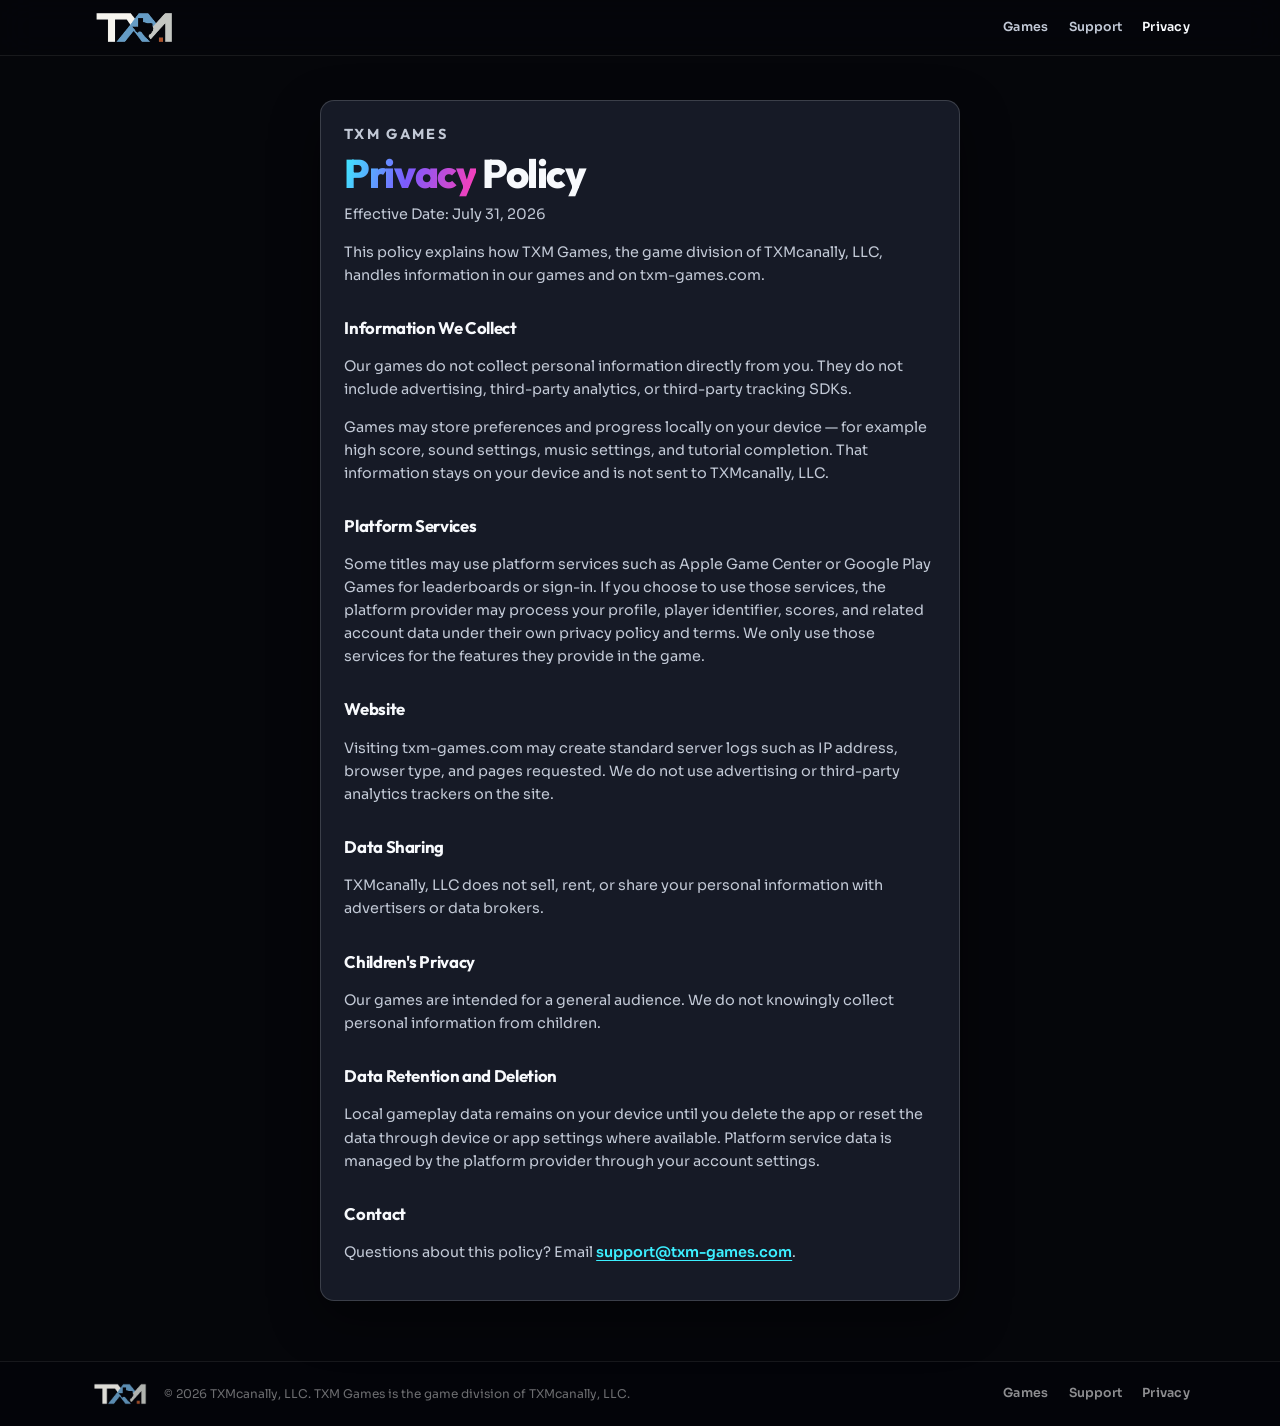
==== privacy/index.html @ 2ebabc9b "Redesign TXM Games as a studio site with clearer navigation. Tighten the visual system, keep Ring Bl" ====
<!DOCTYPE html>
<html lang="en">
<head>
  <meta charset="UTF-8" />
  <meta name="viewport" content="width=device-width, initial-scale=1.0" />
  <title>Privacy Policy | TXM Games</title>
  <meta name="description" content="Privacy policy for TXM Games, the game division of TXMcanally, LLC." />

  <link rel="icon" href="/assets/favicon/favicon.ico" sizes="any" />
  <link rel="icon" href="/assets/favicon/favicon-32.png" type="image/png" sizes="32x32" />
  <link rel="apple-touch-icon" href="/assets/favicon/apple-touch-icon.png" />

  <link rel="preconnect" href="https://fonts.googleapis.com" />
  <link rel="preconnect" href="https://fonts.gstatic.com" crossorigin />
  <link href="https://fonts.googleapis.com/css2?family=Outfit:wght@600;700;800&family=Sora:wght@400;500;600;700&display=swap" rel="stylesheet" />

  <link rel="stylesheet" href="/css/tokens.css" />
  <link rel="stylesheet" href="/css/style.css" />
</head>
<body>
  <header class="site-header">
    <div class="container header-inner">
      <a href="/" class="logo-link" aria-label="TXM Games home">
        <img src="/assets/dark/txm-logo-dark-320.png" alt="TXM Games" class="site-logo" width="88" height="41" />
      </a>
      <nav class="site-nav" aria-label="Primary">
        <a href="/#games">Games</a>
        <a href="/support/">Support</a>
        <a href="/privacy/" aria-current="page">Privacy</a>
      </nav>
    </div>
  </header>

  <main class="legal-page">
    <article class="legal-content legal-card">
      <p class="eyebrow">TXM Games</p>
      <h1><span class="gradient-text">Privacy</span> Policy</h1>
      <p class="updated">Effective Date: July 31, 2026</p>

      <p>
        This policy explains how TXM Games, the game division of TXMcanally, LLC,
        handles information in our games and on txm-games.com.
      </p>

      <h2>Information We Collect</h2>
      <p>
        Our games do not collect personal information directly from you. They do not
        include advertising, third-party analytics, or third-party tracking SDKs.
      </p>
      <p>
        Games may store preferences and progress locally on your device — for example
        high score, sound settings, music settings, and tutorial completion. That
        information stays on your device and is not sent to TXMcanally, LLC.
      </p>

      <h2>Platform Services</h2>
      <p>
        Some titles may use platform services such as Apple Game Center or Google Play
        Games for leaderboards or sign-in. If you choose to use those services, the
        platform provider may process your profile, player identifier, scores, and
        related account data under their own privacy policy and terms. We only use
        those services for the features they provide in the game.
      </p>

      <h2>Website</h2>
      <p>
        Visiting txm-games.com may create standard server logs such as IP address,
        browser type, and pages requested. We do not use advertising or third-party
        analytics trackers on the site.
      </p>

      <h2>Data Sharing</h2>
      <p>
        TXMcanally, LLC does not sell, rent, or share your personal information with
        advertisers or data brokers.
      </p>

      <h2>Children's Privacy</h2>
      <p>
        Our games are intended for a general audience. We do not knowingly collect
        personal information from children.
      </p>

      <h2>Data Retention and Deletion</h2>
      <p>
        Local gameplay data remains on your device until you delete the app or reset
        the data through device or app settings where available. Platform service data
        is managed by the platform provider through your account settings.
      </p>

      <h2>Contact</h2>
      <p>
        Questions about this policy? Email
        <a href="mailto:support@txm-games.com">support@txm-games.com</a>.
      </p>
    </article>
  </main>

  <footer class="site-footer">
    <div class="container footer-inner">
      <img src="/assets/dark/txm-logo-dark-160.png" alt="TXM Games" class="footer-logo" width="60" height="28" />
      <p class="footer-copy">&copy; 2026 TXMcanally, LLC. TXM Games is the game division of TXMcanally, LLC.</p>
      <nav class="footer-links" aria-label="Footer">
        <a href="/#games">Games</a>
        <a href="/support/">Support</a>
        <a href="/privacy/">Privacy</a>
      </nav>
    </div>
  </footer>
</body>
</html>
---- css/tokens.css ----
/* TXM Games — mobile-game studio tokens */

:root {
  --txm-bg: #05060a;
  --txm-bg-elevated: #0b0d14;
  --txm-surface: #10131c;
  --txm-surface-2: #161a26;
  --txm-ink: #f7f9fc;
  --txm-muted: #c2c9d6;
  --txm-subtle: #8b93a5;
  --txm-line: rgba(255, 255, 255, 0.08);
  --txm-line-strong: rgba(255, 255, 255, 0.16);
  --txm-navy: #030409;
  --txm-cyan: #3cefff;
  --txm-magenta: #ff3db5;
  --txm-violet: #7b5cff;
  --txm-accent: linear-gradient(105deg, var(--txm-cyan) 0%, var(--txm-violet) 48%, var(--txm-magenta) 100%);
  --txm-font-display: "Outfit", ui-sans-serif, system-ui, sans-serif;
  --txm-font-ui: "Sora", ui-sans-serif, system-ui, sans-serif;
  --txm-radius-sm: 10px;
  --txm-radius: 14px;
  --txm-radius-lg: 22px;
  --txm-shadow: 0 18px 50px rgba(0, 0, 0, 0.45);
  --txm-glow: 0 0 40px rgba(60, 239, 255, 0.18);
  --txm-header-h: 56px;
  --txm-ease: cubic-bezier(0.22, 1, 0.36, 1);
}
---- css/style.css ----
*, *::before, *::after { box-sizing: border-box; }

html { scroll-behavior: smooth; }

body {
  margin: 0;
  min-height: 100vh;
  font-family: var(--txm-font-ui);
  font-size: 0.9rem;
  line-height: 1.55;
  background: var(--txm-bg);
  color: var(--txm-ink);
  -webkit-font-smoothing: antialiased;
  text-rendering: optimizeLegibility;
}

img { max-width: 100%; display: block; }

a { color: inherit; }

.container {
  width: min(100% - 2.5rem, 1100px);
  margin-inline: auto;
}

/* ── Header ─────────────────────────────────────────── */

.site-header {
  position: sticky;
  top: 0;
  z-index: 40;
  height: var(--txm-header-h);
  background: rgba(5, 6, 10, 0.72);
  border-bottom: 1px solid var(--txm-line);
  backdrop-filter: blur(18px) saturate(1.25);
}

.header-inner {
  height: 100%;
  display: flex;
  align-items: center;
  justify-content: space-between;
  gap: 1.25rem;
}

.logo-link {
  display: inline-flex;
  align-items: center;
  text-decoration: none;
}

.site-logo {
  width: 88px;
  height: auto;
}

.site-nav,
.footer-links {
  display: flex;
  align-items: center;
  gap: 1.25rem;
  flex-wrap: wrap;
}

.site-nav a,
.footer-links a {
  color: var(--txm-muted);
  font-size: 0.78rem;
  font-weight: 600;
  letter-spacing: 0.02em;
  text-decoration: none;
  transition: color 0.2s var(--txm-ease);
}

.site-nav a:hover,
.footer-links a:hover,
.site-nav a[aria-current="page"] {
  color: var(--txm-ink);
}

/* ── Atmosphere ─────────────────────────────────────── */

.atmosphere {
  position: absolute;
  inset: 0;
  z-index: -1;
  pointer-events: none;
  background:
    radial-gradient(ellipse 55% 55% at 78% 42%, rgba(60, 239, 255, 0.16), transparent 62%),
    radial-gradient(ellipse 40% 45% at 88% 72%, rgba(255, 61, 181, 0.14), transparent 58%),
    radial-gradient(ellipse 45% 40% at 12% 20%, rgba(123, 92, 255, 0.1), transparent 55%),
    radial-gradient(circle at 50% 100%, rgba(60, 239, 255, 0.05), transparent 40%),
    var(--txm-bg);
}

.atmosphere::before {
  content: "";
  position: absolute;
  inset: 0;
  opacity: 0.45;
  background-image:
    radial-gradient(1px 1px at 12% 18%, rgba(255, 255, 255, 0.55), transparent),
    radial-gradient(1px 1px at 28% 62%, rgba(255, 255, 255, 0.35), transparent),
    radial-gradient(1.2px 1.2px at 46% 28%, rgba(255, 255, 255, 0.45), transparent),
    radial-gradient(1px 1px at 63% 74%, rgba(255, 255, 255, 0.3), transparent),
    radial-gradient(1px 1px at 81% 22%, rgba(255, 255, 255, 0.4), transparent),
    radial-gradient(1.2px 1.2px at 91% 58%, rgba(255, 255, 255, 0.35), transparent),
    radial-gradient(1px 1px at 17% 84%, rgba(255, 255, 255, 0.25), transparent),
    radial-gradient(1px 1px at 72% 46%, rgba(255, 255, 255, 0.3), transparent);
  animation: twinkle 8s ease-in-out infinite alternate;
}

/* ── Hero ───────────────────────────────────────────── */

.hero,
.game-hero {
  position: relative;
  isolation: isolate;
  overflow: hidden;
  display: flex;
  align-items: center;
  border-bottom: 1px solid var(--txm-line);
}

.hero-grid {
  display: grid;
  grid-template-columns: minmax(0, 0.95fr) minmax(300px, 1.05fr);
  gap: clamp(1.5rem, 4vw, 2.75rem);
  align-items: center;
  padding: 2.75rem 0 3rem;
  width: min(100% - 2.5rem, 1100px);
  margin-inline: auto;
}

.hero-copy {
  max-width: 28rem;
  animation: rise 0.75s var(--txm-ease) both;
}

.studio-mark,
.section-kicker,
.eyebrow {
  margin: 0;
  color: var(--txm-cyan);
  font-family: var(--txm-font-display);
  font-size: 0.6875rem;
  font-weight: 700;
  letter-spacing: 0.16em;
  text-transform: uppercase;
}

.hero-headline,
.game-hero h1,
.legal-content h1,
.support-title {
  margin: 0.45rem 0 0;
  font-family: var(--txm-font-display);
  font-size: clamp(2rem, 4.2vw, 2.9rem);
  font-weight: 800;
  line-height: 1.04;
  letter-spacing: -0.035em;
}

.gradient-text {
  background: var(--txm-accent);
  -webkit-background-clip: text;
  background-clip: text;
  color: transparent;
}

.hero-sub {
  max-width: 26rem;
  margin: 0.85rem 0 0;
  color: var(--txm-muted);
  font-size: 0.95rem;
  line-height: 1.6;
}

.hero-actions,
.button-row {
  display: flex;
  flex-wrap: wrap;
  align-items: center;
  gap: 0.65rem;
  margin-top: 1.35rem;
}

.hero-copy .hero-sub { animation: rise 0.75s 0.06s var(--txm-ease) both; }
.hero-copy .hero-actions,
.hero-copy .button-row { animation: rise 0.75s 0.12s var(--txm-ease) both; }
.hero-copy .app-icon-lockup { animation: rise 0.75s 0.18s var(--txm-ease) both; }

/* Studio home hero — brand first, no product stage */
.hero-studio {
  min-height: min(70vh, 520px);
  justify-content: center;
  text-align: center;
}

.hero-studio .atmosphere {
  background:
    radial-gradient(ellipse 50% 55% at 50% 40%, rgba(60, 239, 255, 0.14), transparent 60%),
    radial-gradient(ellipse 40% 45% at 30% 70%, rgba(123, 92, 255, 0.1), transparent 55%),
    radial-gradient(ellipse 40% 45% at 70% 75%, rgba(255, 61, 181, 0.1), transparent 55%),
    var(--txm-bg);
}

.hero-studio-inner {
  width: min(100% - 2.5rem, 34rem);
  margin-inline: auto;
  padding: 4.25rem 0 3.75rem;
  max-width: none;
}

.hero-studio .hero-sub {
  margin-inline: auto;
}

.hero-studio .hero-actions {
  justify-content: center;
}

/* ── Device stage ───────────────────────────────────── */

.hero-stage {
  position: relative;
  height: 480px;
  animation: rise 0.9s 0.1s var(--txm-ease) both;
}

.device {
  position: absolute;
  overflow: hidden;
  border-radius: 28px;
  border: 1px solid rgba(255, 255, 255, 0.14);
  background: #000;
  box-shadow:
    0 0 0 1px rgba(0, 0, 0, 0.4),
    0 24px 60px rgba(0, 0, 0, 0.55),
    0 0 50px rgba(60, 239, 255, 0.12);
}

.device img {
  width: 100%;
  height: 100%;
  object-fit: cover;
  object-position: top center;
}

.device-front {
  width: min(44%, 230px);
  aspect-ratio: 9 / 19.5;
  right: 10%;
  bottom: 8px;
  z-index: 2;
  animation: float-y 5.5s ease-in-out infinite;
}

.device-back {
  width: min(40%, 200px);
  aspect-ratio: 9 / 19.5;
  right: 40%;
  bottom: 40px;
  z-index: 1;
  opacity: 0.94;
  box-shadow:
    0 0 0 1px rgba(0, 0, 0, 0.4),
    0 18px 48px rgba(0, 0, 0, 0.5),
    0 0 40px rgba(255, 61, 181, 0.12);
  animation: float-y-tilt 6.5s 0.4s ease-in-out infinite;
}

/* ── Buttons ────────────────────────────────────────── */

.btn-primary,
.btn-secondary,
.business-card-link {
  min-height: 2.55rem;
  display: inline-flex;
  align-items: center;
  justify-content: center;
  border-radius: 999px;
  padding: 0 1.1rem;
  font-family: var(--txm-font-display);
  font-size: 0.78rem;
  font-weight: 700;
  letter-spacing: 0.04em;
  text-transform: uppercase;
  text-decoration: none;
  cursor: pointer;
  transition: transform 0.2s var(--txm-ease), box-shadow 0.2s var(--txm-ease), border-color 0.2s, background 0.2s;
}

button.btn-primary,
button.btn-secondary {
  appearance: none;
  font: inherit;
}

.btn-primary {
  border: 0;
  background: var(--txm-accent);
  background-size: 160% 100%;
  color: #05060a;
  box-shadow: var(--txm-glow);
}

.btn-primary:hover {
  transform: translateY(-1px);
  background-position: 100% 0;
  box-shadow: 0 0 48px rgba(255, 61, 181, 0.28);
}

.btn-secondary,
.business-card-link {
  border: 1px solid var(--txm-line-strong);
  background: rgba(255, 255, 255, 0.03);
  color: var(--txm-ink);
}

.btn-secondary:hover,
.business-card-link:hover {
  border-color: var(--txm-cyan);
  color: var(--txm-cyan);
  transform: translateY(-1px);
}

.app-store-badge {
  display: inline-flex;
  align-items: center;
  min-height: 2.55rem;
  text-decoration: none;
  transition: transform 0.2s var(--txm-ease);
}

.app-store-badge:hover { transform: translateY(-1px); }

.app-store-badge img {
  width: 140px;
  height: auto;
}

.app-icon-lockup {
  display: flex;
  align-items: center;
  gap: 0.75rem;
  margin-top: 1.25rem;
}

.app-icon-lockup img {
  width: 44px;
  height: 44px;
  border-radius: 11px;
  box-shadow: 0 0 24px rgba(60, 239, 255, 0.22);
}

.app-icon-lockup span {
  color: var(--txm-subtle);
  font-size: 0.72rem;
  font-weight: 600;
  letter-spacing: 0.05em;
  text-transform: uppercase;
}

/* ── Games / content ────────────────────────────────── */

.businesses,
.content-section,
.legal-page {
  padding: 3.75rem 0;
}

.section-heading,
.split-content h2 {
  max-width: 26rem;
  margin: 0.45rem 0 0;
  font-family: var(--txm-font-display);
  font-size: clamp(1.45rem, 2.8vw, 1.9rem);
  font-weight: 700;
  line-height: 1.15;
  letter-spacing: -0.03em;
}

.business-grid {
  display: grid;
  gap: 0.85rem;
  margin-top: 1.4rem;
}

.business-card {
  display: grid;
  grid-template-columns: 56px minmax(0, 1fr) auto;
  gap: 1rem;
  align-items: center;
  padding: 0.95rem 1.05rem;
  border: 1px solid var(--txm-line);
  border-radius: var(--txm-radius);
  background:
    linear-gradient(135deg, rgba(60, 239, 255, 0.07), transparent 42%),
    var(--txm-surface);
  transition: border-color 0.2s var(--txm-ease), transform 0.2s var(--txm-ease);
}

.business-card:hover {
  border-color: rgba(60, 239, 255, 0.35);
  transform: translateY(-2px);
}

.business-card-logo {
  width: 56px;
  height: 56px;
  border-radius: 14px;
  overflow: hidden;
  box-shadow: 0 8px 22px rgba(0, 0, 0, 0.35);
}

.business-card h3 {
  margin: 0;
  font-family: var(--txm-font-display);
  font-size: 1.1rem;
  font-weight: 700;
  letter-spacing: -0.02em;
}

.business-card-desc,
.split-content p,
.legal-content p,
.legal-content li {
  color: var(--txm-muted);
  font-size: 0.9rem;
  line-height: 1.6;
}

.business-card-desc {
  max-width: 34rem;
  margin: 0.3rem 0 0;
}

.split-content {
  display: grid;
  grid-template-columns: minmax(0, 1.1fr) minmax(250px, 0.85fr);
  gap: clamp(1.75rem, 4vw, 3rem);
  align-items: start;
}

.split-content p {
  margin: 0.8rem 0 0;
  max-width: 32rem;
}

.feature-list,
.legal-card {
  margin: 0;
  padding: 1.35rem 1.45rem;
  border: 1px solid var(--txm-line-strong);
  border-radius: var(--txm-radius);
  background: var(--txm-surface-2);
  box-shadow: var(--txm-shadow);
}

.feature-list {
  list-style: none;
}

.feature-list li {
  display: grid;
  grid-template-columns: 8px 1fr;
  gap: 0.7rem;
  color: var(--txm-ink);
  font-size: 0.84rem;
  line-height: 1.45;
}

.feature-list li::before {
  content: "";
  width: 6px;
  height: 6px;
  margin-top: 0.4rem;
  border-radius: 50%;
  background: var(--txm-accent);
}

.feature-list li + li,
.legal-content li + li {
  margin-top: 0.65rem;
}

.screenshot-rail {
  display: grid;
  grid-template-columns: repeat(3, minmax(0, 1fr));
  gap: 0.85rem;
  margin: 2.25rem auto 0;
  max-width: 680px;
}

.phone-shot {
  overflow: hidden;
  border-radius: 16px;
  border: 1px solid var(--txm-line-strong);
  background: #000;
  box-shadow: var(--txm-shadow);
  transition: transform 0.35s var(--txm-ease);
}

.phone-shot:hover {
  transform: translateY(-4px);
}

.phone-shot img {
  width: 100%;
  aspect-ratio: 9 / 19.5;
  object-fit: cover;
  object-position: top center;
}

/* ── Legal ──────────────────────────────────────────── */

.legal-page {
  min-height: calc(100vh - var(--txm-header-h));
  padding: 2.75rem 0 3.75rem;
  display: flex;
  justify-content: center;
}

.legal-content {
  width: min(100% - 2.5rem, 40rem);
  margin-inline: auto;
}

.legal-content h1 {
  font-size: clamp(1.9rem, 3.6vw, 2.5rem);
}

.legal-content h2 {
  margin: 1.75rem 0 0.55rem;
  font-family: var(--txm-font-display);
  font-size: 1.05rem;
  font-weight: 700;
  letter-spacing: -0.02em;
}

.legal-content a {
  color: var(--txm-cyan);
  font-weight: 600;
  text-underline-offset: 3px;
}

.updated {
  margin-top: 0.55rem;
  color: var(--txm-subtle);
  font-size: 0.78rem;
}

/* ── Support form ───────────────────────────────────── */

.page-inner {
  background:
    radial-gradient(ellipse 50% 40% at 10% 0%, rgba(60, 239, 255, 0.08), transparent 50%),
    radial-gradient(ellipse 40% 35% at 90% 10%, rgba(255, 61, 181, 0.07), transparent 45%),
    var(--txm-bg);
}

.support-page {
  padding: 2.75rem 0 3.75rem;
}

.support-layout {
  display: grid;
  gap: 1.75rem;
  width: min(100% - 2.5rem, 40rem);
  margin-inline: auto;
}

.support-title {
  font-size: clamp(1.9rem, 3.6vw, 2.5rem);
}

.support-lead,
.support-email-note,
.form-hint,
.support-success-body {
  color: var(--txm-muted);
  font-size: 0.875rem;
  line-height: 1.55;
}

.support-lead { margin: 0.75rem 0 0; }

.support-email-note { margin: 1rem 0 0; }

.support-email-note a {
  color: var(--txm-cyan);
  font-weight: 600;
}

.support-panel {
  padding: 1.2rem;
  border: 1px solid var(--txm-line);
  border-radius: var(--txm-radius-lg);
  background: rgba(16, 19, 28, 0.88);
  box-shadow: var(--txm-shadow);
}

.support-form { display: grid; gap: 0.85rem; }

.form-row {
  display: grid;
  grid-template-columns: 1fr 1fr;
  gap: 0.75rem;
}

.form-field { display: grid; gap: 0.3rem; }

.form-field label {
  font-size: 0.7rem;
  font-weight: 600;
  letter-spacing: 0.04em;
  text-transform: uppercase;
  color: var(--txm-subtle);
}

.form-field .optional {
  text-transform: none;
  letter-spacing: 0;
  font-weight: 500;
}

.form-field input,
.form-field select,
.form-field textarea {
  width: 100%;
  border: 1px solid var(--txm-line-strong);
  border-radius: var(--txm-radius-sm);
  background: var(--txm-bg);
  color: var(--txm-ink);
  font: inherit;
  font-size: 0.875rem;
  padding: 0.65rem 0.8rem;
  outline: none;
  transition: border-color 0.2s, box-shadow 0.2s;
}

.form-field textarea { resize: vertical; min-height: 7.5rem; }

.form-field input:focus,
.form-field select:focus,
.form-field textarea:focus {
  border-color: var(--txm-cyan);
  box-shadow: 0 0 0 3px rgba(60, 239, 255, 0.15);
}

.form-field select {
  appearance: none;
  background-image: url("data:image/svg+xml,%3Csvg xmlns='http://www.w3.org/2000/svg' width='12' height='8' fill='none'%3E%3Cpath stroke='%23a8b0c0' stroke-width='1.5' d='m1 1.5 5 5 5-5'/%3E%3C/svg%3E");
  background-repeat: no-repeat;
  background-position: right 0.8rem center;
  padding-right: 2.1rem;
}

.form-error {
  margin: 0;
  color: #ff6b8a;
  font-size: 0.82rem;
}

.btn-submit { width: 100%; }

.form-hint { margin: 0; font-size: 0.75rem; }

.support-success-title {
  margin: 0.45rem 0 0;
  font-family: var(--txm-font-display);
  font-size: 1.45rem;
  letter-spacing: -0.03em;
}

.support-success-actions {
  display: flex;
  flex-wrap: wrap;
  gap: 0.65rem;
  margin-top: 1.1rem;
}

/* ── Footer ─────────────────────────────────────────── */

.site-footer {
  border-top: 1px solid var(--txm-line);
  background: var(--txm-navy);
}

.footer-inner {
  min-height: 4rem;
  display: flex;
  align-items: center;
  gap: 0.9rem;
  flex-wrap: wrap;
  padding: 1rem 0;
}

.footer-logo {
  width: 60px;
  height: auto;
  opacity: 0.9;
}

.footer-copy {
  margin: 0;
  color: rgba(255, 255, 255, 0.42);
  font-size: 0.75rem;
}

.footer-links { margin-left: auto; }

.footer-links a { color: rgba(255, 255, 255, 0.55); }
.footer-links a:hover { color: #fff; }

/* ── Motion ─────────────────────────────────────────── */

@keyframes rise {
  from {
    opacity: 0;
    transform: translateY(12px);
  }
  to {
    opacity: 1;
    transform: translateY(0);
  }
}

@keyframes float-y {
  0%, 100% { transform: translateY(0); }
  50% { transform: translateY(-8px); }
}

@keyframes float-y-tilt {
  0%, 100% { transform: rotate(-8deg) translateY(0); }
  50% { transform: rotate(-8deg) translateY(-7px); }
}

@keyframes twinkle {
  from { opacity: 0.3; }
  to { opacity: 0.55; }
}

@media (prefers-reduced-motion: reduce) {
  *, *::before, *::after {
    animation-duration: 0.01ms !important;
    animation-iteration-count: 1 !important;
    transition-duration: 0.01ms !important;
  }
}

/* ── Responsive ─────────────────────────────────────── */

@media (max-width: 900px) {
  .site-header { height: auto; }

  .header-inner {
    min-height: var(--txm-header-h);
    padding: 0.7rem 0;
  }

  .hero,
  .game-hero {
    min-height: auto;
  }

  .hero-studio {
    min-height: 0;
  }

  .hero-studio-inner {
    padding: 3.25rem 0 3rem;
  }

  .hero-grid {
    grid-template-columns: 1fr;
    padding: 2.5rem 0 3rem;
    gap: 2rem;
  }

  .hero-copy {
    max-width: none;
  }

  .hero-stage {
    height: 380px;
    min-height: 0;
    max-width: 360px;
    margin-inline: auto;
    width: 100%;
  }

  .device-front {
    width: 48%;
    right: 10%;
  }

  .device-back {
    width: 44%;
    right: 40%;
    bottom: 24px;
  }

  .split-content {
    grid-template-columns: 1fr;
  }

  .business-card {
    grid-template-columns: 52px 1fr;
  }

  .business-card-logo {
    width: 52px;
    height: 52px;
  }

  .business-card-link {
    grid-column: 1 / -1;
    justify-self: start;
  }

  .footer-links { margin-left: 0; }
}

@media (max-width: 560px) {
  .container,
  .hero-grid,
  .legal-content,
  .support-layout {
    width: min(100% - 1.35rem, 1100px);
  }

  .form-row {
    grid-template-columns: 1fr;
  }

  .screenshot-rail {
    grid-template-columns: 1fr 1fr;
    max-width: none;
  }

  .screenshot-rail .phone-shot:last-child {
    grid-column: 1 / -1;
    max-width: 48%;
    justify-self: center;
  }

  .site-nav,
  .footer-links {
    gap: 0.9rem;
  }

  .hero-stage {
    height: 340px;
  }
}
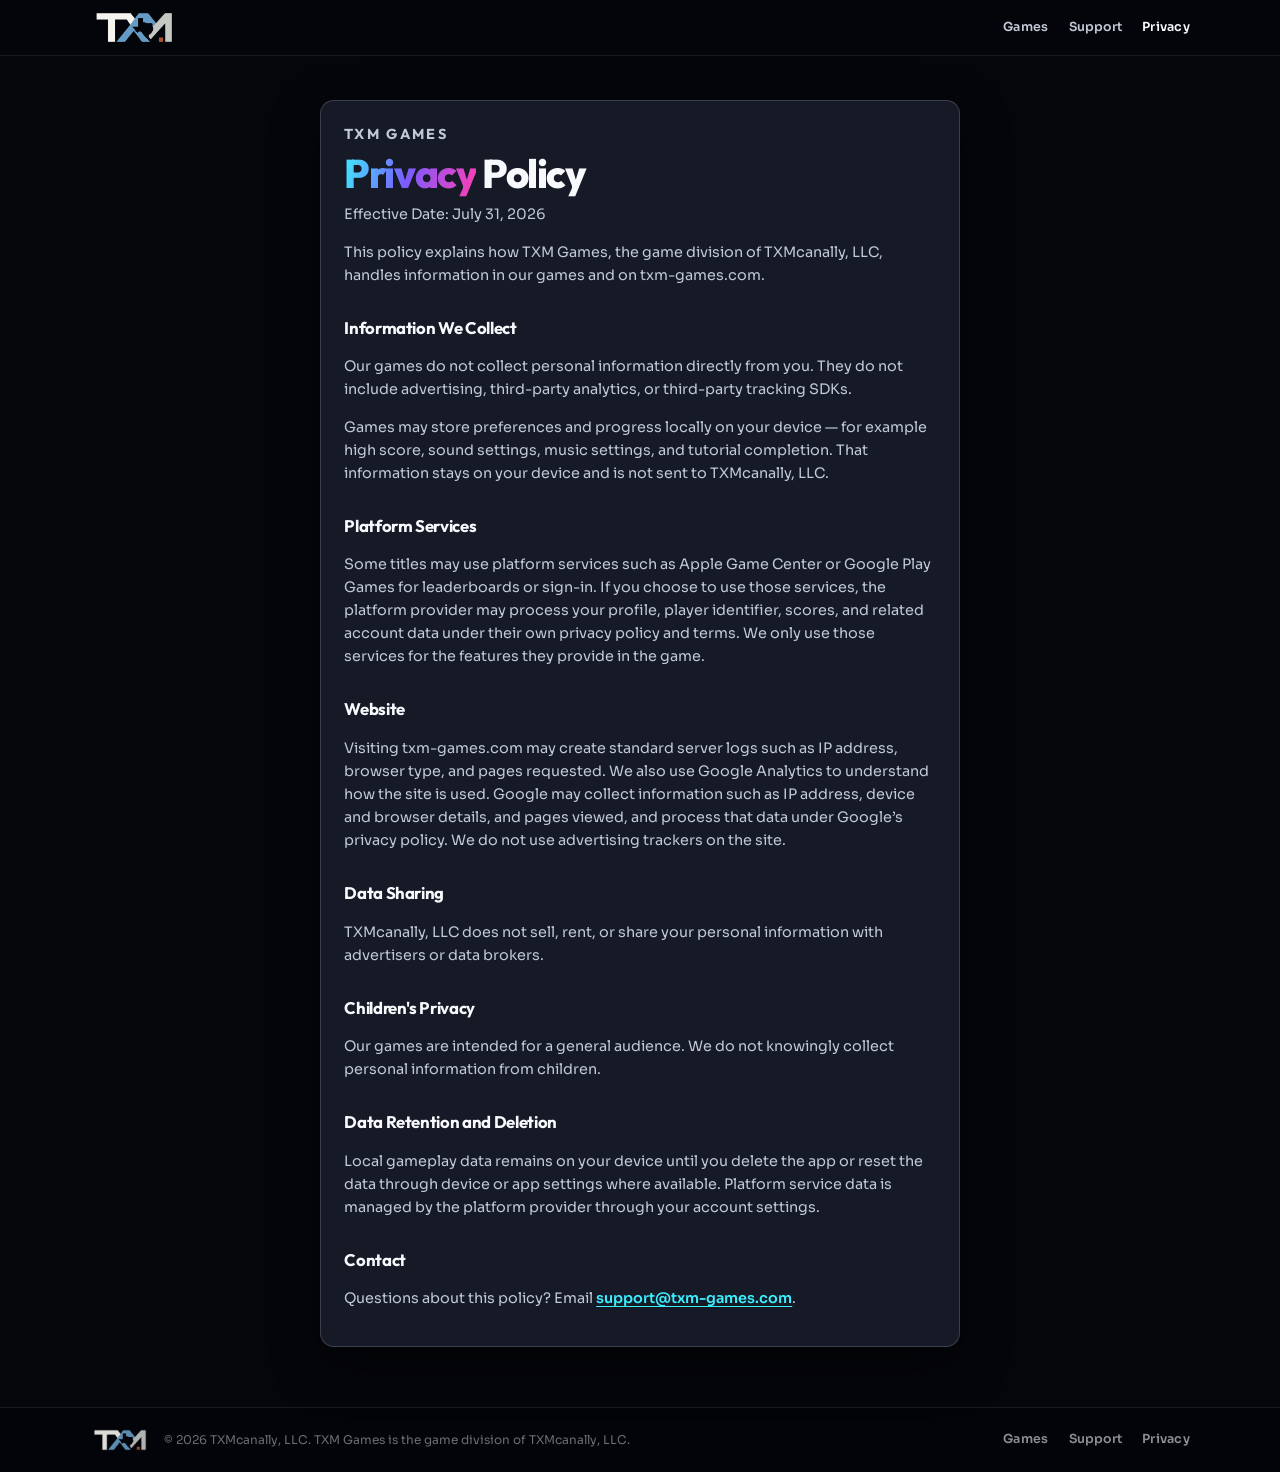
==== commit a96b26f1: "Add Google Analytics and disclose it in the privacy policy." ====
--- a/privacy/index.html
+++ b/privacy/index.html
@@ -3,6 +3,17 @@
 <head>
   <meta charset="UTF-8" />
   <meta name="viewport" content="width=device-width, initial-scale=1.0" />
+
+  <!-- Google tag (gtag.js) -->
+  <script async src="https://www.googletagmanager.com/gtag/js?id=G-R2ZX3PWPZ3"></script>
+  <script>
+    window.dataLayer = window.dataLayer || [];
+    function gtag(){dataLayer.push(arguments);}
+    gtag('js', new Date());
+
+    gtag('config', 'G-R2ZX3PWPZ3');
+  </script>
+
   <title>Privacy Policy | TXM Games</title>
   <meta name="description" content="Privacy policy for TXM Games, the game division of TXMcanally, LLC." />
 
@@ -65,8 +76,10 @@
       <h2>Website</h2>
       <p>
         Visiting txm-games.com may create standard server logs such as IP address,
-        browser type, and pages requested. We do not use advertising or third-party
-        analytics trackers on the site.
+        browser type, and pages requested. We also use Google Analytics to understand
+        how the site is used. Google may collect information such as IP address,
+        device and browser details, and pages viewed, and process that data under
+        Google’s privacy policy. We do not use advertising trackers on the site.
       </p>
 
       <h2>Data Sharing</h2>
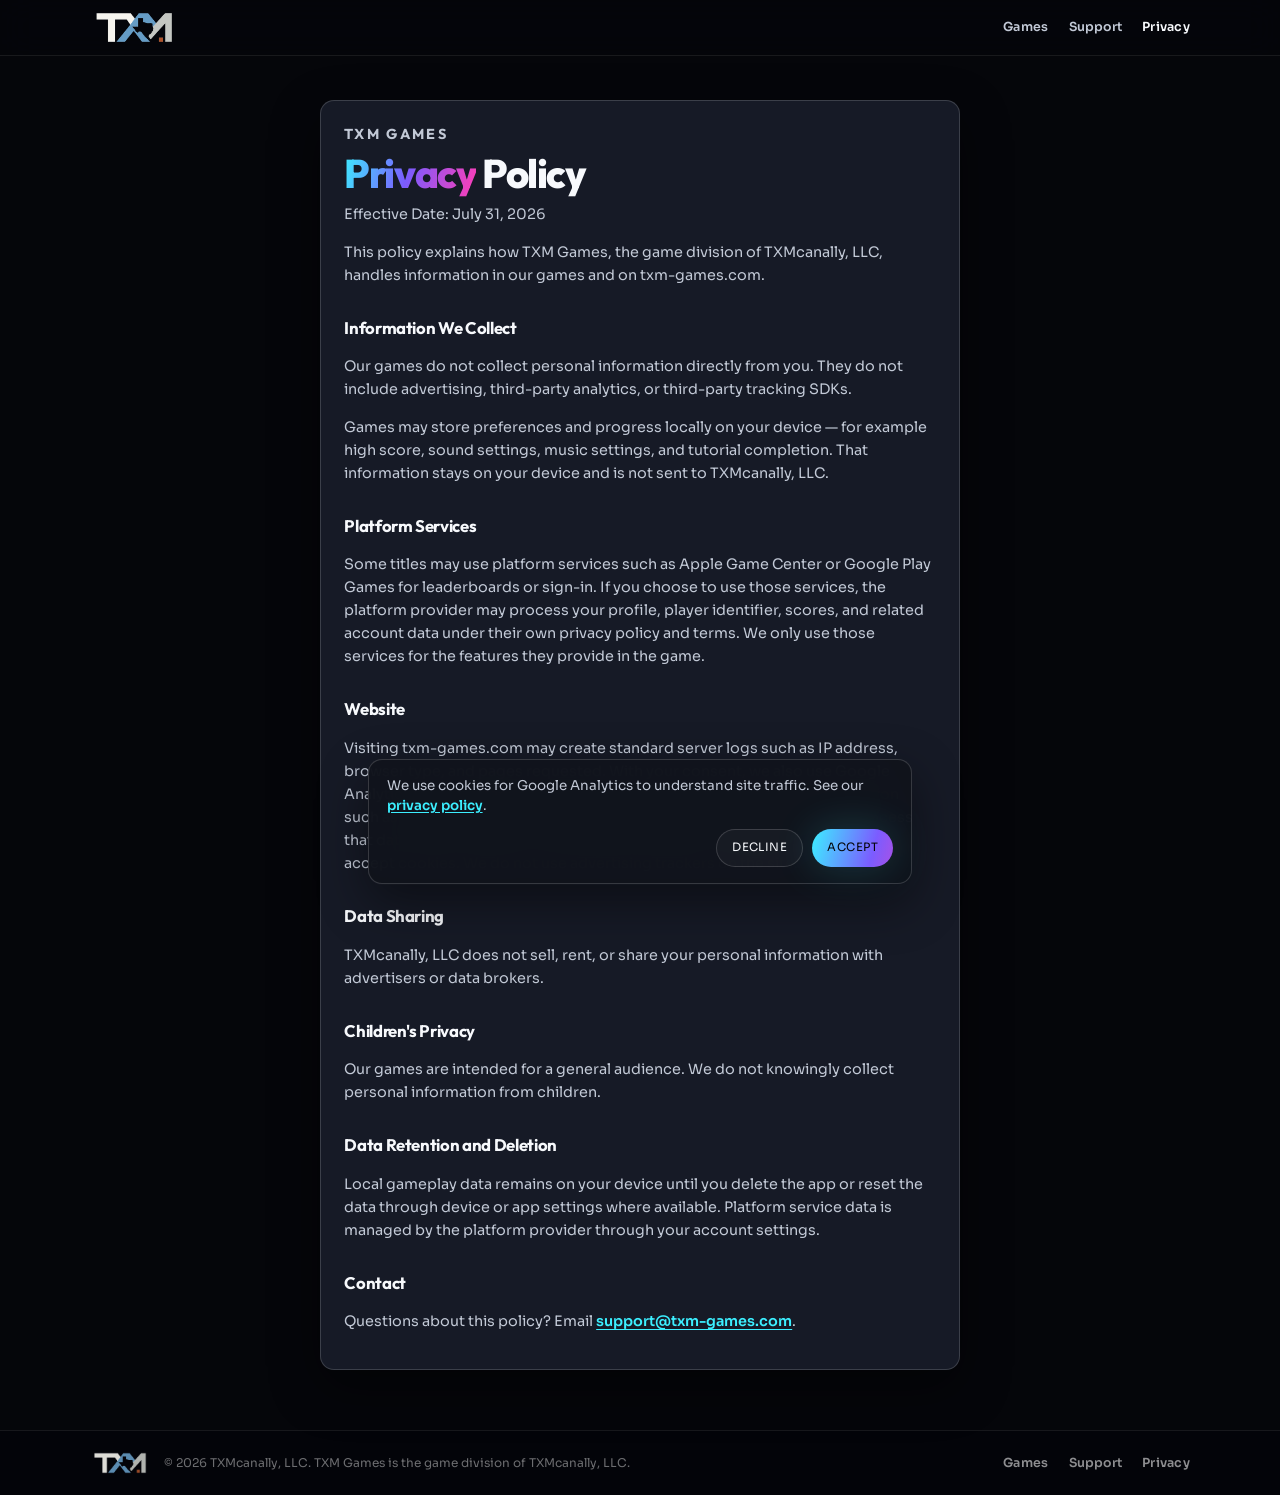
==== commit 465a59d8: "Add a cookie consent banner with Google Consent Mode. Keep analytics storage denied until the visito" ====
--- a/privacy/index.html
+++ b/privacy/index.html
@@ -4,13 +4,21 @@
   <meta charset="UTF-8" />
   <meta name="viewport" content="width=device-width, initial-scale=1.0" />
 
-  <!-- Google tag (gtag.js) -->
-  <script async src="https://www.googletagmanager.com/gtag/js?id=G-R2ZX3PWPZ3"></script>
+  <!-- Google tag (gtag.js) + Consent Mode -->
   <script>
     window.dataLayer = window.dataLayer || [];
     function gtag(){dataLayer.push(arguments);}
+    gtag('consent', 'default', {
+      ad_storage: 'denied',
+      ad_user_data: 'denied',
+      ad_personalization: 'denied',
+      analytics_storage: 'denied',
+      wait_for_update: 500
+    });
+  </script>
+  <script async src="https://www.googletagmanager.com/gtag/js?id=G-R2ZX3PWPZ3"></script>
+  <script>
     gtag('js', new Date());
-
     gtag('config', 'G-R2ZX3PWPZ3');
   </script>
 
@@ -76,10 +84,11 @@
       <h2>Website</h2>
       <p>
         Visiting txm-games.com may create standard server logs such as IP address,
-        browser type, and pages requested. We also use Google Analytics to understand
-        how the site is used. Google may collect information such as IP address,
-        device and browser details, and pages viewed, and process that data under
-        Google’s privacy policy. We do not use advertising trackers on the site.
+        browser type, and pages requested. With your consent, we also use Google
+        Analytics to understand how the site is used. Google may collect information
+        such as IP address, device and browser details, and pages viewed, and process
+        that data under Google’s privacy policy. Analytics storage stays off until you
+        accept cookies. We do not use advertising trackers on the site.
       </p>
 
       <h2>Data Sharing</h2>
@@ -120,5 +129,6 @@
       </nav>
     </div>
   </footer>
+  <script src="/js/consent.js" defer></script>
 </body>
 </html>
--- a/css/style.css
+++ b/css/style.css
@@ -714,6 +714,63 @@
 .footer-links a { color: rgba(255, 255, 255, 0.55); }
 .footer-links a:hover { color: #fff; }
 
+/* ── Consent banner ─────────────────────────────────── */
+
+.consent-banner {
+  position: fixed;
+  left: 1rem;
+  right: 1rem;
+  bottom: 1rem;
+  z-index: 60;
+  max-width: 34rem;
+  margin-inline: auto;
+  padding: 1rem 1.1rem;
+  border: 1px solid var(--txm-line-strong);
+  border-radius: var(--txm-radius);
+  background: rgba(16, 19, 28, 0.96);
+  box-shadow: var(--txm-shadow);
+  backdrop-filter: blur(16px);
+  animation: rise 0.35s var(--txm-ease) both;
+}
+
+.consent-banner.is-hiding {
+  opacity: 0;
+  transform: translateY(10px);
+  transition: opacity 0.2s var(--txm-ease), transform 0.2s var(--txm-ease);
+}
+
+.consent-banner-inner {
+  display: grid;
+  gap: 0.85rem;
+}
+
+.consent-banner p {
+  margin: 0;
+  color: var(--txm-muted);
+  font-size: 0.84rem;
+  line-height: 1.5;
+}
+
+.consent-banner a {
+  color: var(--txm-cyan);
+  font-weight: 600;
+  text-underline-offset: 2px;
+}
+
+.consent-banner-actions {
+  display: flex;
+  flex-wrap: wrap;
+  gap: 0.55rem;
+  justify-content: flex-end;
+}
+
+.consent-banner-actions .btn-primary,
+.consent-banner-actions .btn-secondary {
+  min-height: 2.35rem;
+  padding: 0 0.95rem;
+  font-size: 0.72rem;
+}
+
 /* ── Motion ─────────────────────────────────────────── */
 
 @keyframes rise {
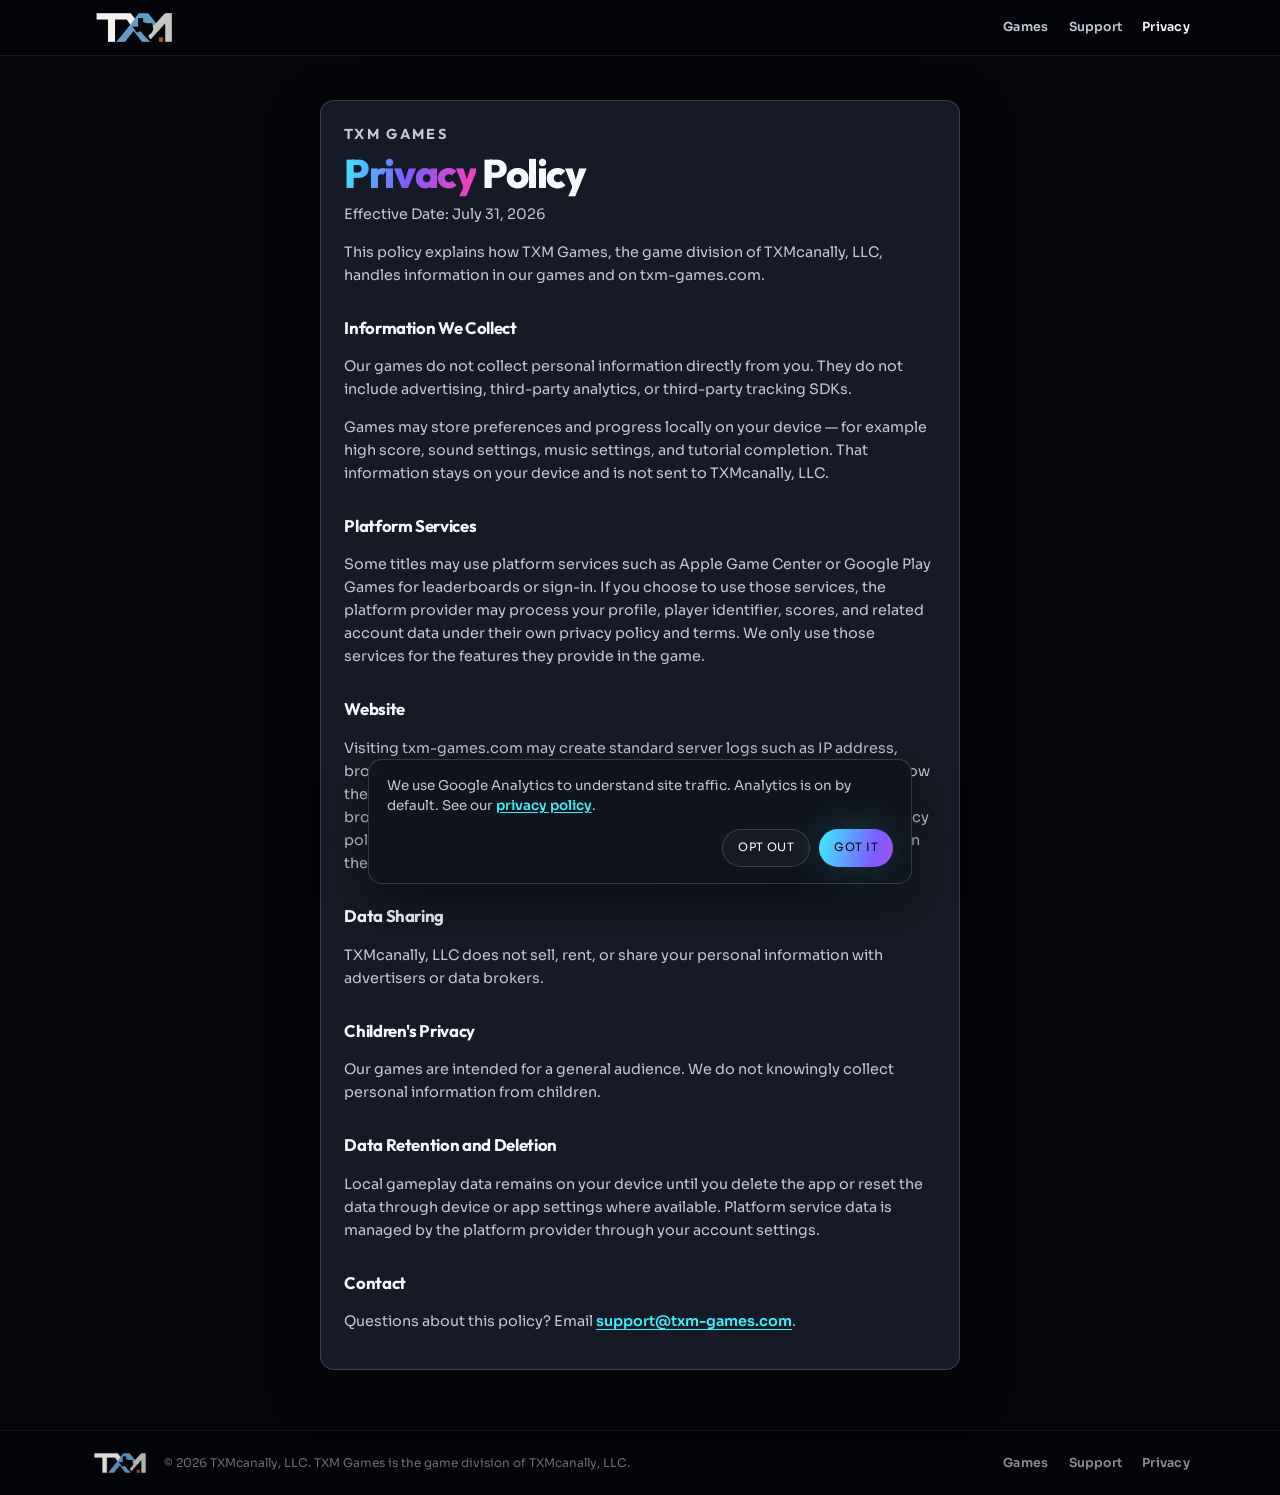
==== commit 9cb3beb3: "feat: switch cookie notice to opt-out for Analytics Keep analytics on by default and let visitors de" ====
--- a/privacy/index.html
+++ b/privacy/index.html
@@ -12,7 +12,7 @@
       ad_storage: 'denied',
       ad_user_data: 'denied',
       ad_personalization: 'denied',
-      analytics_storage: 'denied',
+      analytics_storage: 'granted',
       wait_for_update: 500
     });
   </script>
@@ -84,11 +84,11 @@
       <h2>Website</h2>
       <p>
         Visiting txm-games.com may create standard server logs such as IP address,
-        browser type, and pages requested. With your consent, we also use Google
-        Analytics to understand how the site is used. Google may collect information
-        such as IP address, device and browser details, and pages viewed, and process
-        that data under Google’s privacy policy. Analytics storage stays off until you
-        accept cookies. We do not use advertising trackers on the site.
+        browser type, and pages requested. We use Google Analytics to understand how
+        the site is used. Google may collect information such as IP address, device
+        and browser details, and pages viewed, and process that data under Google’s
+        privacy policy. Analytics is enabled by default; you can opt out with the
+        cookie notice on the site. We do not use advertising trackers on the site.
       </p>
 
       <h2>Data Sharing</h2>
